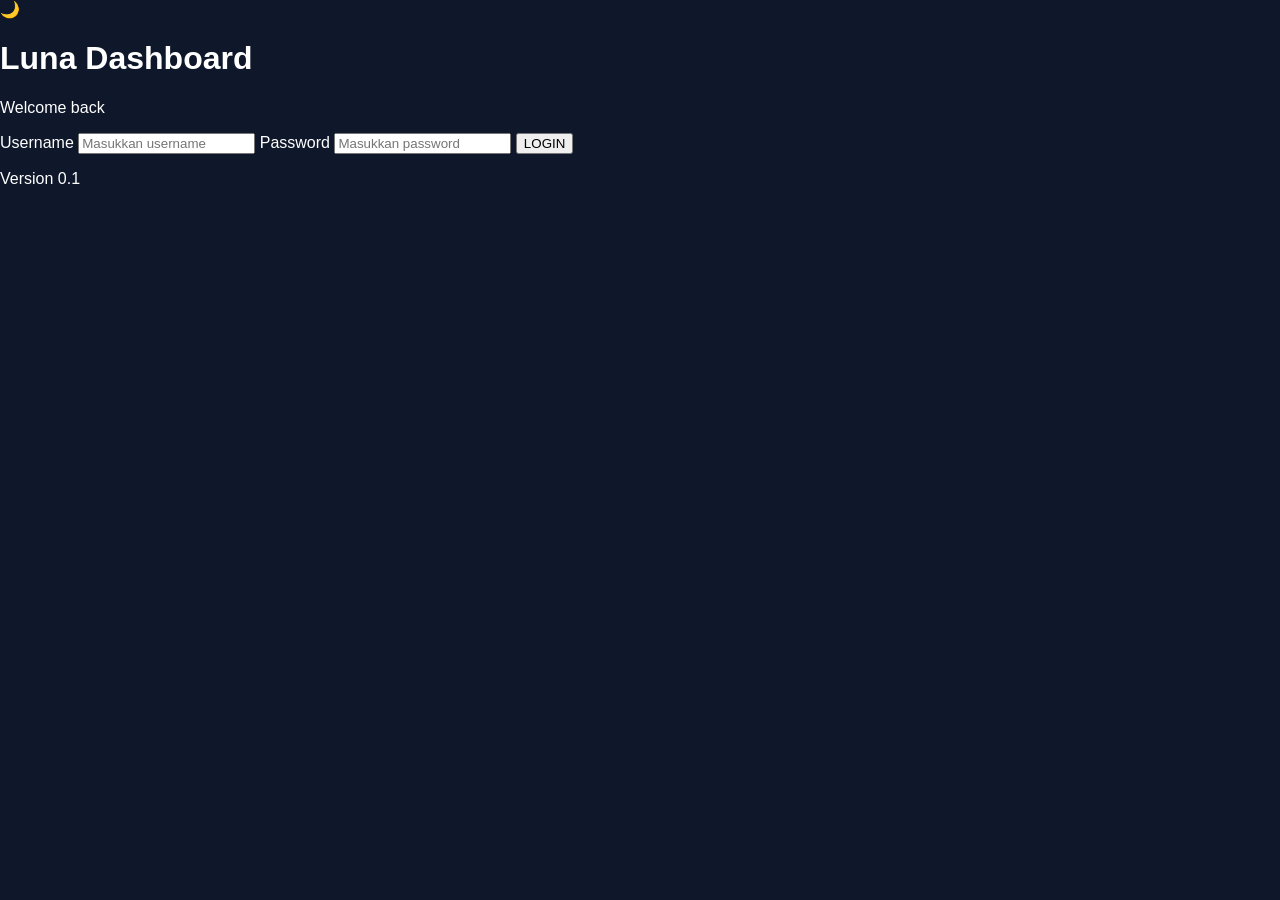
==== login.html @ efb79a2a "Create login.html" ====
<!DOCTYPE html>
<html lang="id">

<head>
    <meta charset="UTF-8">

    <meta name="viewport" content="width=device-width, initial-scale=1.0">

    <title>Login - Luna Dashboard</title>

    <link rel="stylesheet" href="css/style.css">
</head>

<body>

    <div class="login-container">

        <div class="login-card">

            <div class="logo">
                🌙
            </div>

            <h1>Luna Dashboard</h1>

            <p class="subtitle">
                Welcome back
            </p>

            <form>

                <label for="username">
                    Username
                </label>

                <input
                    type="text"
                    id="username"
                    placeholder="Masukkan username"
                >

                <label for="password">
                    Password
                </label>

                <input
                    type="password"
                    id="password"
                    placeholder="Masukkan password"
                >

                <button type="submit">
                    LOGIN
                </button>

            </form>

            <p class="version">
                Version 0.1
            </p>

        </div>

    </div>

</body>

</html>
---- css/style.css ----
body{
    margin:0;
    font-family:Arial, sans-serif;
    background:#0f172a;
    color:white;
}
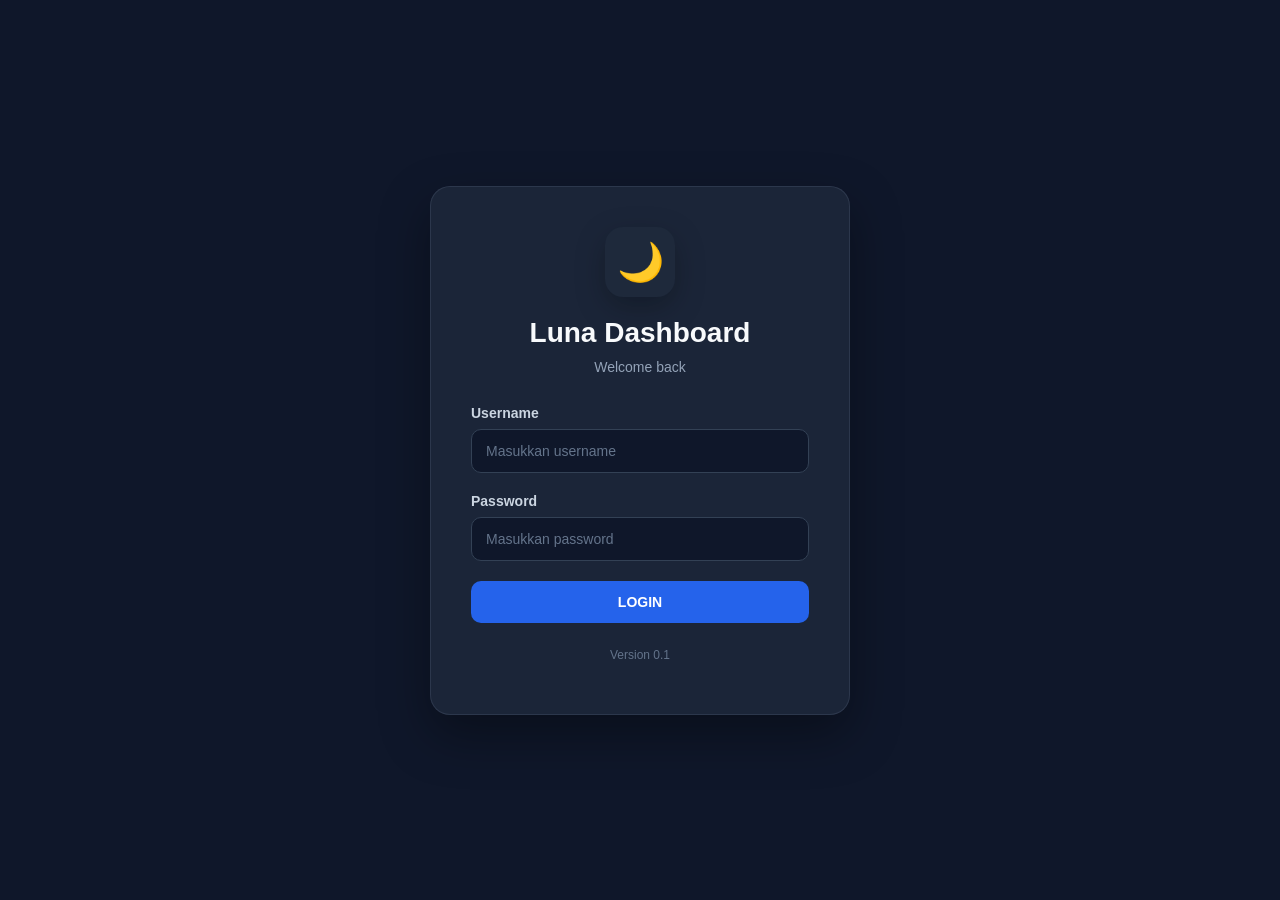
==== commit f62602ae: "Update login.html" ====
--- a/login.html
+++ b/login.html
@@ -62,6 +62,7 @@
         </div>
 
     </div>
+     <script src="js/app.js"></script>
 
 </body>
 
--- a/css/style.css
+++ b/css/style.css
@@ -1,6 +1,239 @@
-body{
-    margin:0;
-    font-family:Arial, sans-serif;
-    background:#0f172a;
-    color:white;
-}
+/* ================================
+   GLOBAL
+================================ */
+
+* {
+    box-sizing: border-box;
+}
+
+body {
+    margin: 0;
+    min-height: 100vh;
+
+    font-family: Arial, sans-serif;
+
+    background: #0f172a;
+    color: #f8fafc;
+}
+
+
+/* ================================
+   LOGIN CONTAINER
+================================ */
+
+.login-container {
+    min-height: 100vh;
+
+    display: flex;
+    justify-content: center;
+    align-items: center;
+
+    padding: 20px;
+}
+
+
+/* ================================
+   LOGIN CARD
+================================ */
+
+.login-card {
+    width: 100%;
+    max-width: 420px;
+
+    padding: 40px;
+
+    background: rgba(30, 41, 59, 0.85);
+
+    border: 1px solid rgba(148, 163, 184, 0.15);
+
+    border-radius: 20px;
+
+    box-shadow:
+        0 20px 50px rgba(0, 0, 0, 0.35);
+
+    backdrop-filter: blur(12px);
+
+    text-align: center;
+}
+
+
+/* ================================
+   LOGO
+================================ */
+
+.logo {
+    width: 70px;
+    height: 70px;
+
+    margin: 0 auto 20px;
+
+    display: flex;
+    justify-content: center;
+    align-items: center;
+
+    font-size: 38px;
+
+    background: #1e293b;
+
+    border-radius: 18px;
+
+    box-shadow:
+        0 10px 30px rgba(0, 0, 0, 0.25);
+}
+
+
+/* ================================
+   TITLE
+================================ */
+
+.login-card h1 {
+    margin: 0;
+
+    font-size: 28px;
+
+    color: #f8fafc;
+}
+
+
+.subtitle {
+    margin-top: 10px;
+    margin-bottom: 30px;
+
+    color: #94a3b8;
+
+    font-size: 14px;
+}
+
+
+/* ================================
+   FORM
+================================ */
+
+form {
+    text-align: left;
+}
+
+
+form label {
+    display: block;
+
+    margin-bottom: 8px;
+
+    color: #cbd5e1;
+
+    font-size: 14px;
+
+    font-weight: 600;
+}
+
+
+form input {
+    width: 100%;
+
+    padding: 13px 14px;
+
+    margin-bottom: 20px;
+
+    background: #0f172a;
+
+    color: #f8fafc;
+
+    border: 1px solid #334155;
+
+    border-radius: 10px;
+
+    outline: none;
+
+    font-size: 14px;
+
+    transition: 0.2s ease;
+}
+
+
+/* Saat input diklik */
+
+form input:focus {
+    border-color: #3b82f6;
+
+    box-shadow:
+        0 0 0 3px rgba(59, 130, 246, 0.15);
+}
+
+
+/* Placeholder */
+
+form input::placeholder {
+    color: #64748b;
+}
+
+
+/* ================================
+   LOGIN BUTTON
+================================ */
+
+form button {
+    width: 100%;
+
+    padding: 13px;
+
+    border: none;
+
+    border-radius: 10px;
+
+    background: #2563eb;
+
+    color: white;
+
+    font-size: 14px;
+
+    font-weight: 700;
+
+    cursor: pointer;
+
+    transition: 0.2s ease;
+}
+
+
+form button:hover {
+    background: #3b82f6;
+
+    transform: translateY(-1px);
+
+    box-shadow:
+        0 8px 20px rgba(37, 99, 235, 0.25);
+}
+
+
+form button:active {
+    transform: translateY(0);
+}
+
+
+/* ================================
+   VERSION
+================================ */
+
+.version {
+    margin-top: 25px;
+
+    color: #64748b;
+
+    font-size: 12px;
+}
+
+
+/* ================================
+   MOBILE
+================================ */
+
+@media (max-width: 480px) {
+
+    .login-card {
+        padding: 30px 22px;
+    }
+
+    .login-card h1 {
+        font-size: 24px;
+    }
+
+}
